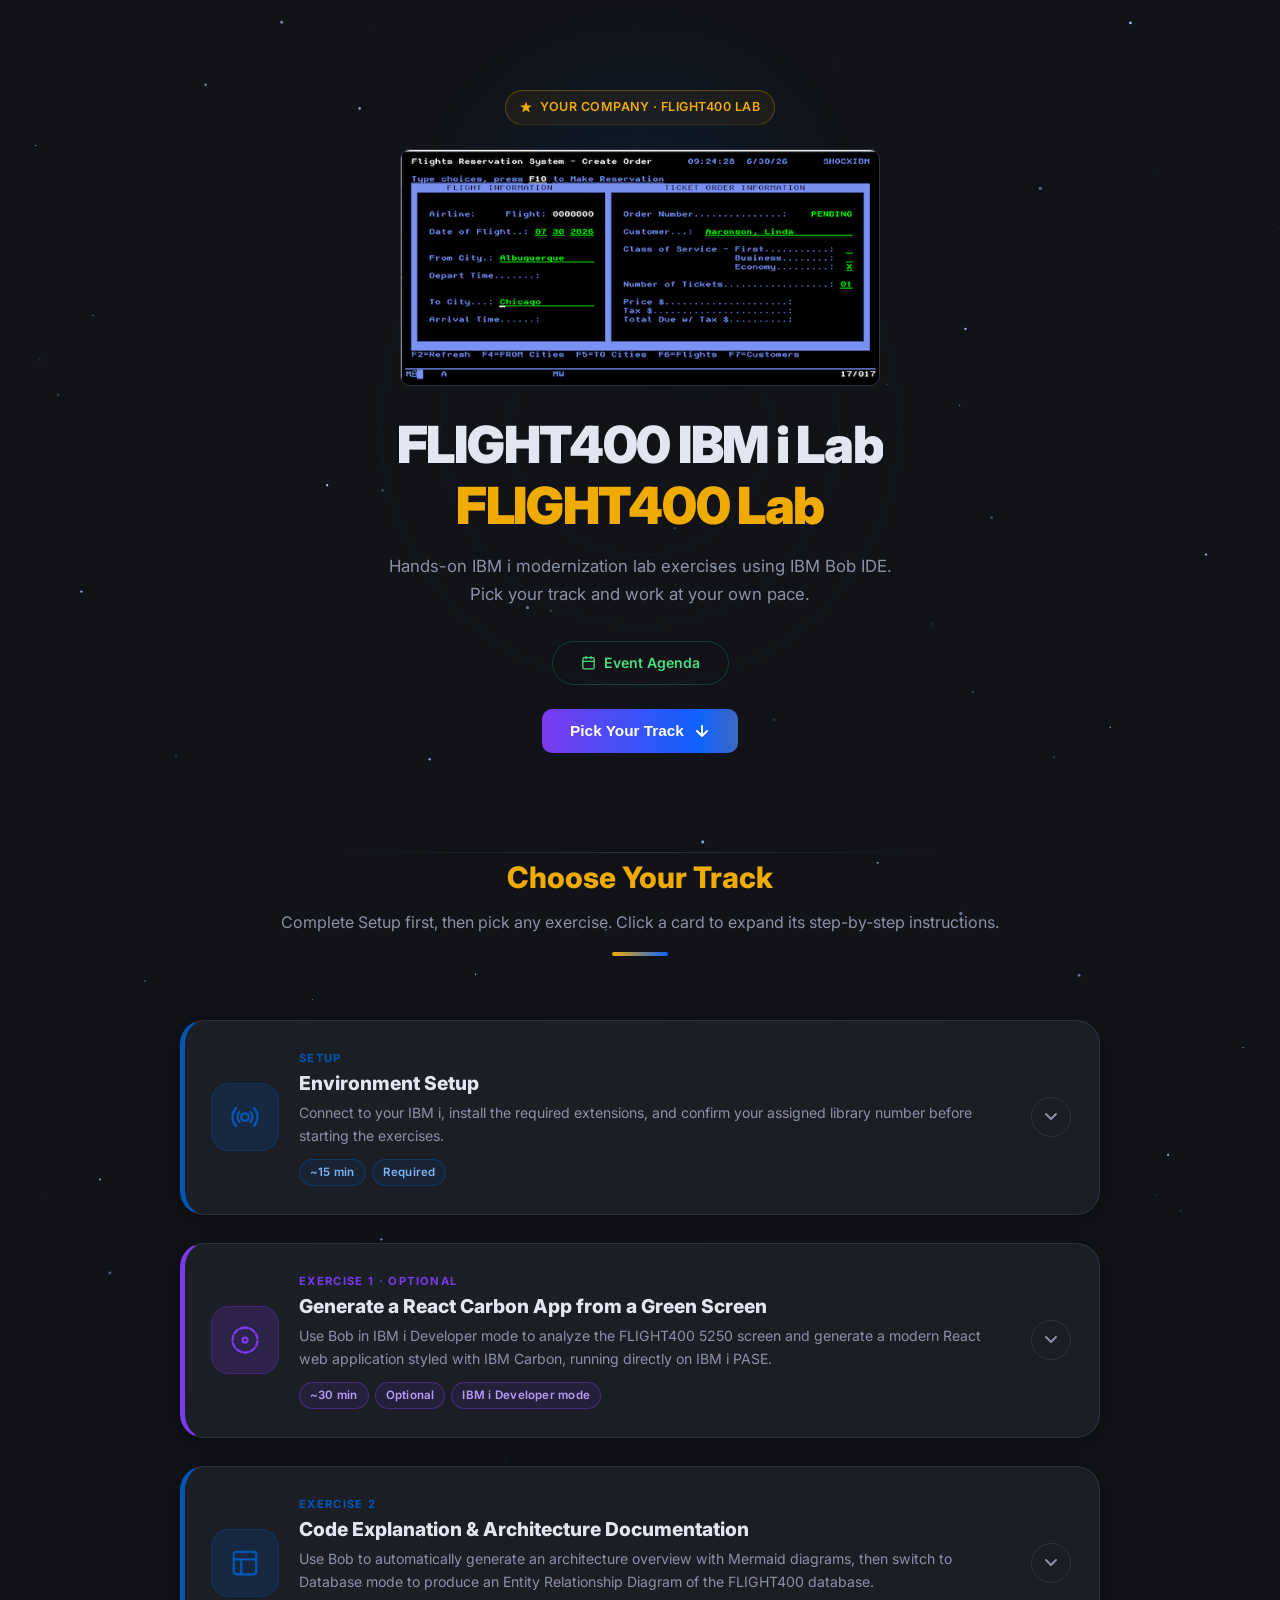
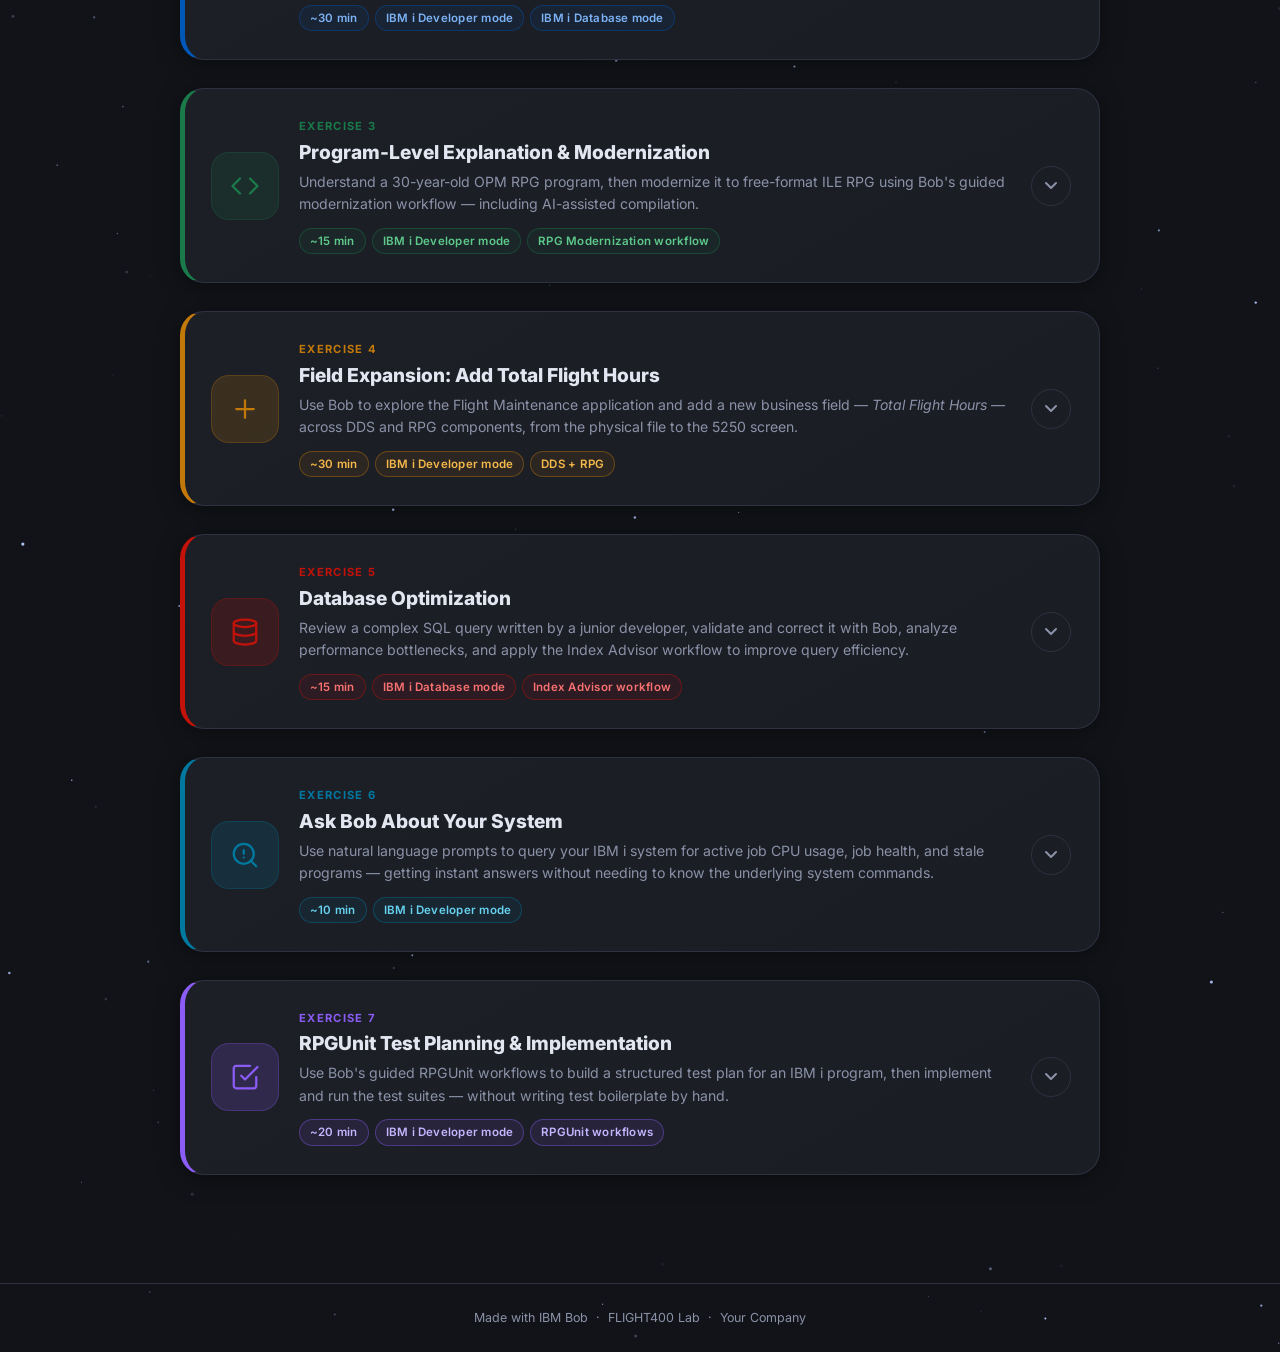
==== docs/_template/index.html @ ed628ace "started github pages" ====
<!DOCTYPE html>
<html lang="en">
<head>
<meta charset="UTF-8" />
<meta name="viewport" content="width=device-width, initial-scale=1.0" />
<title>FLIGHT400 Lab</title>
<!-- config.js is local to this subfolder — load it BEFORE <base> so its
     relative path resolves to this folder, not the parent. -->
<script src="js/config.js"></script>
<!-- base href makes all subsequent relative paths resolve from docs/,
     so shared assets (css/, js/, img/, tracks/) work from any subfolder. -->
<base href="../" />
<link rel="icon" type="image/png" href="img/bob-image.png" />
<link rel="preconnect" href="https://fonts.googleapis.com" />
<link rel="preconnect" href="https://fonts.gstatic.com" crossorigin />
<link href="https://fonts.googleapis.com/css2?family=Inter:wght@400;500;600;700;800;900&family=JetBrains+Mono:wght@400;500&display=swap" rel="stylesheet" />
<link rel="stylesheet" href="css/styles.css" />
</head>
<body>

<canvas id="stars-canvas"></canvas>

<!-- ═══ HERO ═════════════════════════════════════════════ -->
<section class="hero">
  <div class="hero-orbit"></div>
  <div class="hero-orbit"></div>
  <div class="hero-orbit"></div>
  <div class="orbit-satellite" aria-hidden="true"></div>
  <div class="hero-badge" id="hero-badge">
    <svg width="12" height="12" viewBox="0 0 12 12" fill="none" aria-hidden="true">
      <polygon points="6,0.5 7.5,4.5 12,4.5 8.5,7 9.8,11.5 6,9 2.2,11.5 3.5,7 0,4.5 4.5,4.5" fill="#F0AB00"/>
    </svg>
    <!-- Populated by config.js -->
  </div>
  <img src="img/flight400.png" alt="FLIGHT400 application screenshot" class="hero-app-screenshot" />
  <h1 id="hero-title"><!-- Populated by config.js --></h1>
  <p id="hero-subtitle">Hands-on IBM i modernization lab exercises using IBM Bob IDE. Pick your track and work at your own pace.</p>
  <div class="hero-pill-row">
    <button class="agenda-btn" id="agenda-btn" style="display:none" aria-haspopup="dialog">
      <svg width="15" height="15" viewBox="0 0 24 24" fill="none" stroke="currentColor" stroke-width="2" stroke-linecap="round" stroke-linejoin="round" aria-hidden="true">
        <rect x="3" y="4" width="18" height="18" rx="2"/><path d="M16 2v4M8 2v4M3 10h18"/>
      </svg>
      Event Agenda
    </button>
  </div>
  <button class="hero-cta" id="hero-cta-btn">
    Pick Your Track
    <svg width="16" height="16" viewBox="0 0 16 16" fill="none" aria-hidden="true">
      <path d="M8 3v10M3 8l5 5 5-5" stroke="currentColor" stroke-width="2" stroke-linecap="round" stroke-linejoin="round"/>
    </svg>
  </button>
</section>

<!-- ═══ NEW-TO-BOB MODAL ══════════════════════════════════ -->
<div class="ntb-overlay" id="ntb-overlay" role="dialog" aria-modal="true" aria-labelledby="ntb-title">
  <div class="ntb-modal">
    <button class="ntb-close" id="ntb-close" aria-label="Close">
      <svg viewBox="0 0 24 24" fill="none" stroke="currentColor" stroke-width="2.5" stroke-linecap="round" aria-hidden="true"><path d="M18 6 6 18M6 6l12 12"/></svg>
    </button>
    <div class="ntb-tabs" role="tablist">
      <button class="ntb-tab ntb-tab-active" id="ntb-tab-1" role="tab" aria-selected="true" aria-controls="ntb-panel-1" data-ntb-tab="1">
        <span class="ntb-tab-num">1</span>Install Bob
      </button>
      <button class="ntb-tab" id="ntb-tab-2" role="tab" aria-selected="false" aria-controls="ntb-panel-2" data-ntb-tab="2">
        <span class="ntb-tab-num">2</span>Open a Folder
      </button>
    </div>
    <div class="ntb-panels">
      <div class="ntb-panel ntb-panel-active" id="ntb-panel-1" role="tabpanel" aria-labelledby="ntb-tab-1">
        <h3 id="ntb-title">Get IBM Bob IDE</h3>
        <p class="ntb-subtitle">Two steps — sign up for a free trial, then download the IDE. Under two minutes.</p>
        <div class="ntb-action-cards">
          <a href="https://bob.ibm.com/trial" target="_blank" rel="noopener" class="ntb-action-card">
            <div class="ntb-action-icon icon-trial">
              <svg viewBox="0 0 24 24" fill="none" stroke="var(--ibm-blue)" stroke-width="1.8" stroke-linecap="round" stroke-linejoin="round" aria-hidden="true"><path d="M20 21v-2a4 4 0 0 0-4-4H8a4 4 0 0 0-4 4v2"/><circle cx="12" cy="7" r="4"/></svg>
            </div>
            <div class="ntb-action-text">
              <div class="ntb-action-title">Free Trial Sign-up</div>
              <div class="ntb-action-desc">Create your IBM Bob account — free to start, no credit card required.</div>
            </div>
            <div class="ntb-action-arrow"><svg viewBox="0 0 24 24" fill="none" stroke="currentColor" stroke-width="2" stroke-linecap="round" stroke-linejoin="round" aria-hidden="true"><path d="M5 12h14M12 5l7 7-7 7"/></svg></div>
          </a>
          <a href="https://bob.ibm.com/download" target="_blank" rel="noopener" class="ntb-action-card">
            <div class="ntb-action-icon icon-download">
              <svg viewBox="0 0 24 24" fill="none" stroke="#1a7a4a" stroke-width="1.8" stroke-linecap="round" stroke-linejoin="round" aria-hidden="true"><path d="M21 15v4a2 2 0 0 1-2 2H5a2 2 0 0 1-2-2v-4"/><polyline points="7 10 12 15 17 10"/><line x1="12" y1="15" x2="12" y2="3"/></svg>
            </div>
            <div class="ntb-action-text">
              <div class="ntb-action-title">Download IBM Bob IDE</div>
              <div class="ntb-action-desc">Available for macOS, Windows, and Linux.</div>
            </div>
            <div class="ntb-action-arrow"><svg viewBox="0 0 24 24" fill="none" stroke="currentColor" stroke-width="2" stroke-linecap="round" stroke-linejoin="round" aria-hidden="true"><path d="M5 12h14M12 5l7 7-7 7"/></svg></div>
          </a>
        </div>
        <button class="ntb-next-btn" id="ntb-next-btn">
          I have Bob installed — next step
          <svg viewBox="0 0 24 24" fill="none" stroke="currentColor" stroke-width="2.5" stroke-linecap="round" stroke-linejoin="round" aria-hidden="true"><path d="M5 12h14M12 5l7 7-7 7"/></svg>
        </button>
      </div>
      <div class="ntb-panel" id="ntb-panel-2" role="tabpanel" aria-labelledby="ntb-tab-2">
        <h3>Open a Folder First</h3>
        <p class="ntb-subtitle">Bob needs an open folder to write code, create files, and remember context.</p>
        <div class="ntb-section">
          <div class="ntb-row">
            <div class="ntb-icon-wrap">
              <svg viewBox="0 0 24 24" fill="none" stroke="var(--ibm-blue)" stroke-width="1.8" stroke-linecap="round" stroke-linejoin="round" aria-hidden="true"><path d="M22 19a2 2 0 0 1-2 2H4a2 2 0 0 1-2-2V5a2 2 0 0 1 2-2h5l2 3h9a2 2 0 0 1 2 2z"/></svg>
            </div>
            <div class="ntb-row-text">
              <div class="ntb-row-title">Open Folder in the Explorer panel</div>
              <div class="ntb-row-desc">In the <strong>Explorer</strong> panel (left sidebar), click <strong>Open Folder</strong>. Use a fresh, empty folder — not your home directory or Documents.</div>
            </div>
          </div>
        </div>
        <div class="ntb-screenshot-box">
          <img src="img/image.png" alt="Explorer panel showing the Open Folder button"/>
          <div class="ntb-ss-caption">VS Code Explorer — click "Open Folder" to get started</div>
        </div>
      </div>
    </div>
  </div>
</div>

<!-- ═══ AGENDA MODAL ═════════════════════════════════════ -->
<div class="agenda-overlay" id="agenda-overlay" role="dialog" aria-modal="true" aria-labelledby="agenda-title">
  <div class="agenda-modal">
    <div class="agenda-modal-header">
      <div class="agenda-modal-title-group">
        <img src="img/bob-image.png" alt="Bob" class="agenda-bob-icon" />
        <div>
          <div id="agenda-title" class="agenda-modal-title">Event Agenda</div>
          <div class="agenda-modal-sub" id="agenda-modal-sub"></div>
        </div>
      </div>
      <button class="agenda-close" id="agenda-close" aria-label="Close">
        <svg viewBox="0 0 24 24" fill="none" stroke="currentColor" stroke-width="2.5" stroke-linecap="round" aria-hidden="true"><path d="M18 6 6 18M6 6l12 12"/></svg>
      </button>
    </div>
    <div class="agenda-body" id="agenda-body"></div>
  </div>
</div>

<!-- ═══ TRACKS ════════════════════════════════════════════ -->
<section class="scroll-section" id="tracks-section">
  <div class="section-intro">
    <h2>Choose Your Track</h2>
    <p>Complete Setup first, then pick any exercise. Click a card to expand its step-by-step instructions.</p>
    <div class="divider"></div>
  </div>
  <div class="tracks-stream" id="tracks-stream"></div>
</section>

<footer id="page-footer">Made with IBM Bob &nbsp;&middot;&nbsp; FLIGHT400 Lab &nbsp;&middot;&nbsp; IBM</footer>

<!-- ═══ GLOBAL PROGRESS FOOTER ════════════════════════════ -->
<div class="global-footer" id="global-footer" aria-live="polite">
  <div class="gf-inner">
    <div class="gf-left">
      <span class="gf-track-name" id="gf-track-name">Pick a track to start</span>
      <span class="gf-step-hint"  id="gf-step-hint"></span>
    </div>
    <div class="gf-bar-wrap"><div class="gf-bar" id="gf-bar"></div></div>
    <span class="gf-count" id="gf-count"></span>
  </div>
</div>

<!-- ═══ CONFIG INIT ════════════════════════════════════════
     Reads window.FLIGHT400_CONFIG (set by js/config.js above)
     and populates the hero, agenda modal, and footer.
══════════════════════════════════════════════════════════ -->
<script>
(function () {
  var cfg = window.FLIGHT400_CONFIG || {};

  function esc(s) {
    return String(s || '').replace(/&/g,'&amp;').replace(/</g,'&lt;').replace(/>/g,'&gt;').replace(/"/g,'&quot;');
  }

  // Apply color tokens
  if (cfg.primaryColor) document.documentElement.style.setProperty('--primary',  cfg.primaryColor);
  if (cfg.accentColor)  document.documentElement.style.setProperty('--accent',   cfg.accentColor);
  if (cfg.primaryColor) document.documentElement.style.setProperty('--ibm-blue', cfg.primaryColor);

  // Hero badge
  var badge = document.getElementById('hero-badge');
  if (badge) {
    badge.insertAdjacentText('beforeend',
      esc(cfg.companyName || 'IBM Bob') + (cfg.eventName ? ' \u00b7 ' + esc(cfg.eventName) : ''));
  }

  // Hero title
  var title = document.getElementById('hero-title');
  if (title) {
    title.innerHTML =
      '<span class="word-mask"><span class="word-inner" style="--d:200ms">FLIGHT400</span></span>&#32;' +
      '<span class="word-mask"><span class="word-inner" style="--d:300ms">IBM i</span></span>&#32;' +
      '<span class="word-mask"><span class="word-inner" style="--d:400ms">Lab</span></span><br/>' +
      '<span class="word-mask"><span class="word-inner word-gold" style="--d:500ms">' +
        esc(cfg.eventName || 'Modernization Lab') + '</span></span>';
  }

  // Page title
  if (cfg.eventName) document.title = cfg.eventName + ' \u00b7 FLIGHT400 Lab';

  // Footer
  var footer = document.getElementById('page-footer');
  if (footer && cfg.companyName) {
    footer.innerHTML = 'Made with IBM Bob &nbsp;&middot;&nbsp; FLIGHT400 Lab &nbsp;&middot;&nbsp; ' + esc(cfg.companyName);
  }

  // Agenda modal
  var agendaItems = cfg.agendaItems;
  if (agendaItems && agendaItems.length) {
    var agendaBtn = document.getElementById('agenda-btn');
    if (agendaBtn) agendaBtn.style.display = '';

    var modalSub = document.getElementById('agenda-modal-sub');
    if (modalSub) {
      modalSub.textContent = [cfg.eventDate, cfg.companyName].filter(Boolean).join('  \u00b7  ');
    }

    var body = document.getElementById('agenda-body');
    if (body) {
      body.innerHTML = agendaItems.map(function (item, i) {
        var bullets = (item.bullets || []).map(function (b) {
          return '<li>' + esc(b) + '</li>';
        }).join('');
        return (
          '<div class="ag-session">' +
            '<div class="ag-session-pill ag-pill-blue">Session ' + (i + 1) + '</div>' +
            '<div class="ag-session-info">' +
              '<div class="ag-session-title">' + esc(item.title) + '</div>' +
              '<div class="ag-session-meta">' + esc(item.time) + '</div>' +
            '</div>' +
          '</div>' +
          '<div class="ag-rows"><div class="ag-row">' +
            '<div class="ag-time">' + esc(item.time) + '</div>' +
            '<div class="ag-content"><ul class="ag-list">' + bullets + '</ul></div>' +
          '</div></div>' +
          (i < agendaItems.length - 1 ? '<div class="ag-divider"></div>' : '')
        );
      }).join('');
    }

    var agendaOverlay = document.getElementById('agenda-overlay');
    if (agendaBtn && agendaOverlay) {
      agendaBtn.addEventListener('click', function () { agendaOverlay.classList.add('active'); });
      document.getElementById('agenda-close').addEventListener('click', function () { agendaOverlay.classList.remove('active'); });
      agendaOverlay.addEventListener('click', function (e) {
        if (e.target === agendaOverlay) agendaOverlay.classList.remove('active');
      });
    }
  }
})();
</script>

<!-- ═══ SHARED APP JS ══════════════════════════════════════
     Tell app.js to load tracks from the parent folder's tracks/ dir.
══════════════════════════════════════════════════════════ -->
<!-- With <base href="../"> set in <head>, track partials fetch from docs/tracks/ automatically. -->
<script>window.FLIGHT400_TRACK_PREFIX = '';</script>
<script src="js/app.js"></script>

<!-- ═══ ATTENDEE TABLE PATCH ══════════════════════════════
     If config.js provides attendeeTable[], replace the generic
     1-50 table inside the Setup partial once it is injected.
══════════════════════════════════════════════════════════ -->
<script>
(function () {
  var rows = (window.FLIGHT400_CONFIG || {}).attendeeTable;
  if (!rows || !rows.length) return;

  function patchTable() {
    var tbody = document.querySelector('#attendee-table tbody');
    if (!tbody) { requestAnimationFrame(patchTable); return; }
    tbody.innerHTML = rows.map(function (r) {
      return '<tr>' +
        '<td style="text-align:center">' + r.student + '</td>' +
        '<td><code>' + r.library + '</code></td>' +
        '<td style="text-align:center">' + r.devPort + '</td>' +
        '<td><code>' + r.reactUrl + '</code></td>' +
        '</tr>';
    }).join('');
  }

  if (document.readyState === 'loading') {
    document.addEventListener('DOMContentLoaded', patchTable);
  } else {
    patchTable();
  }
})();
</script>

</body>
</html>
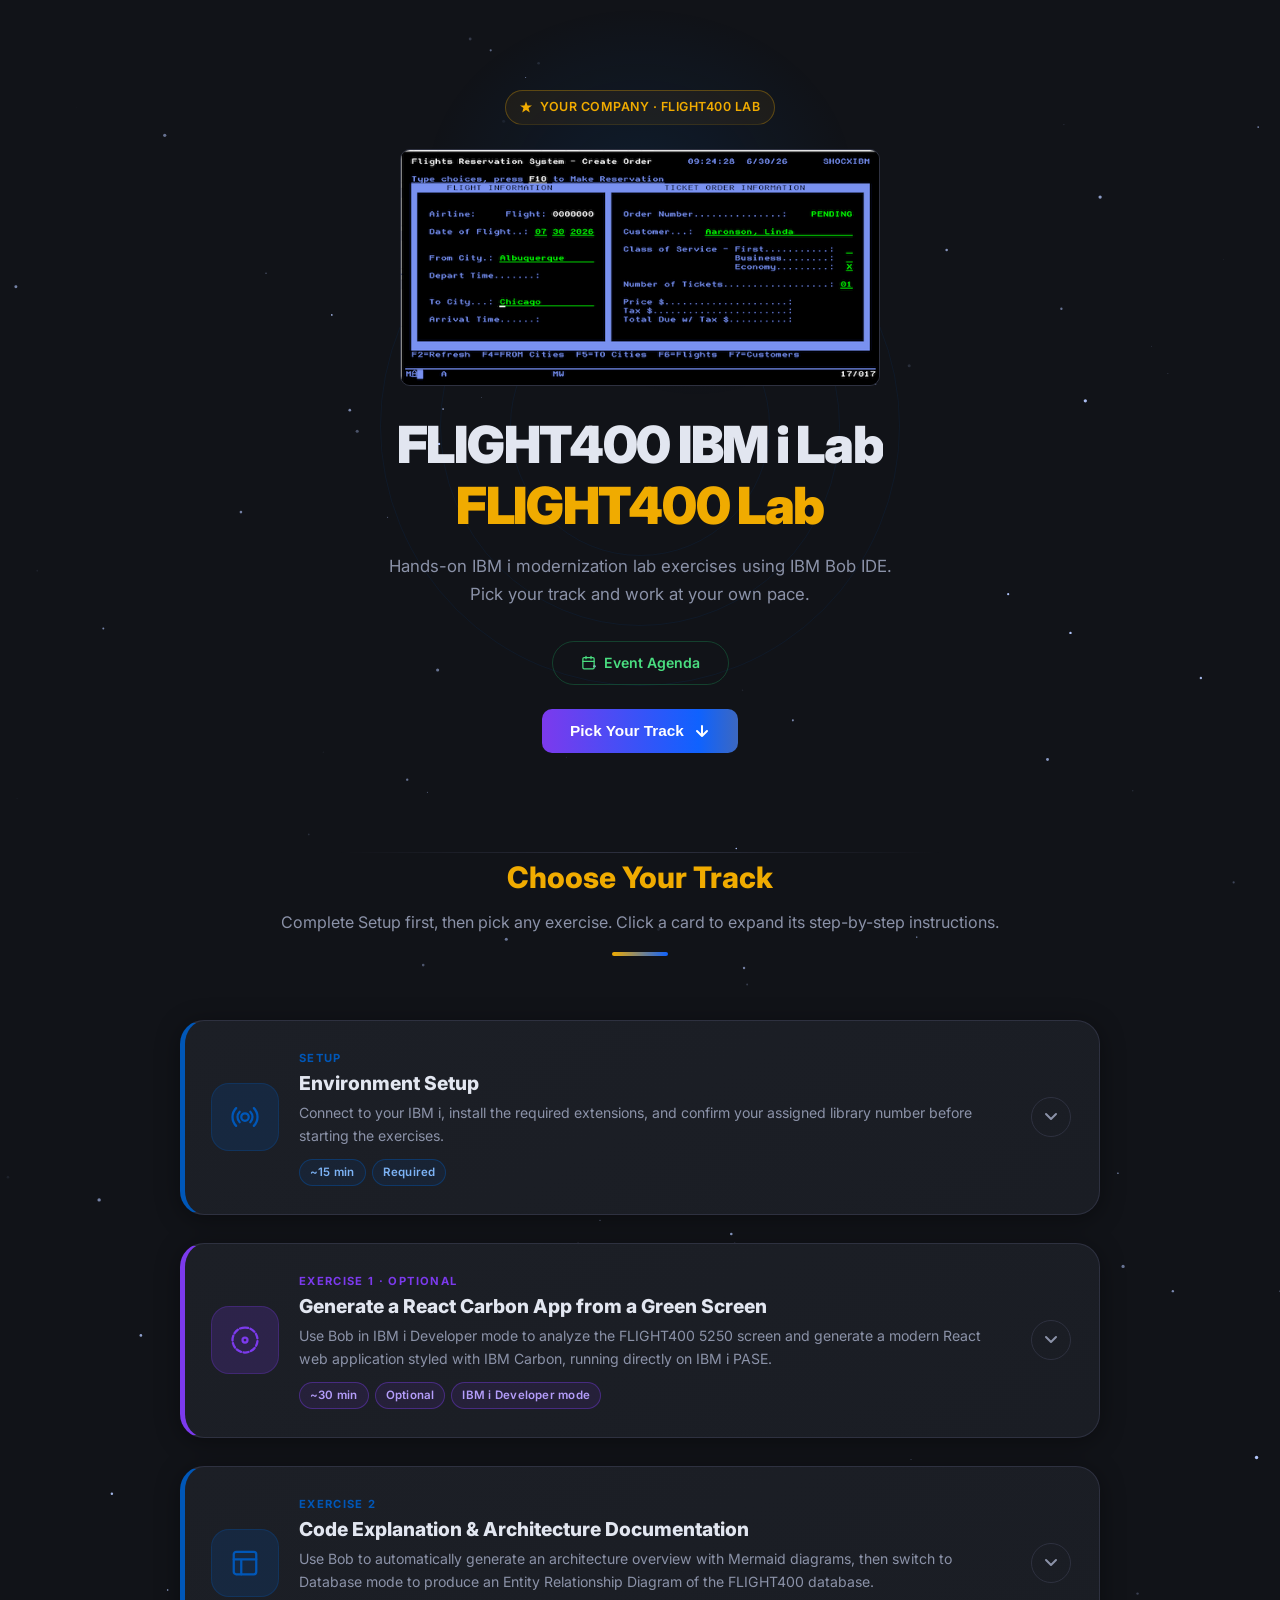
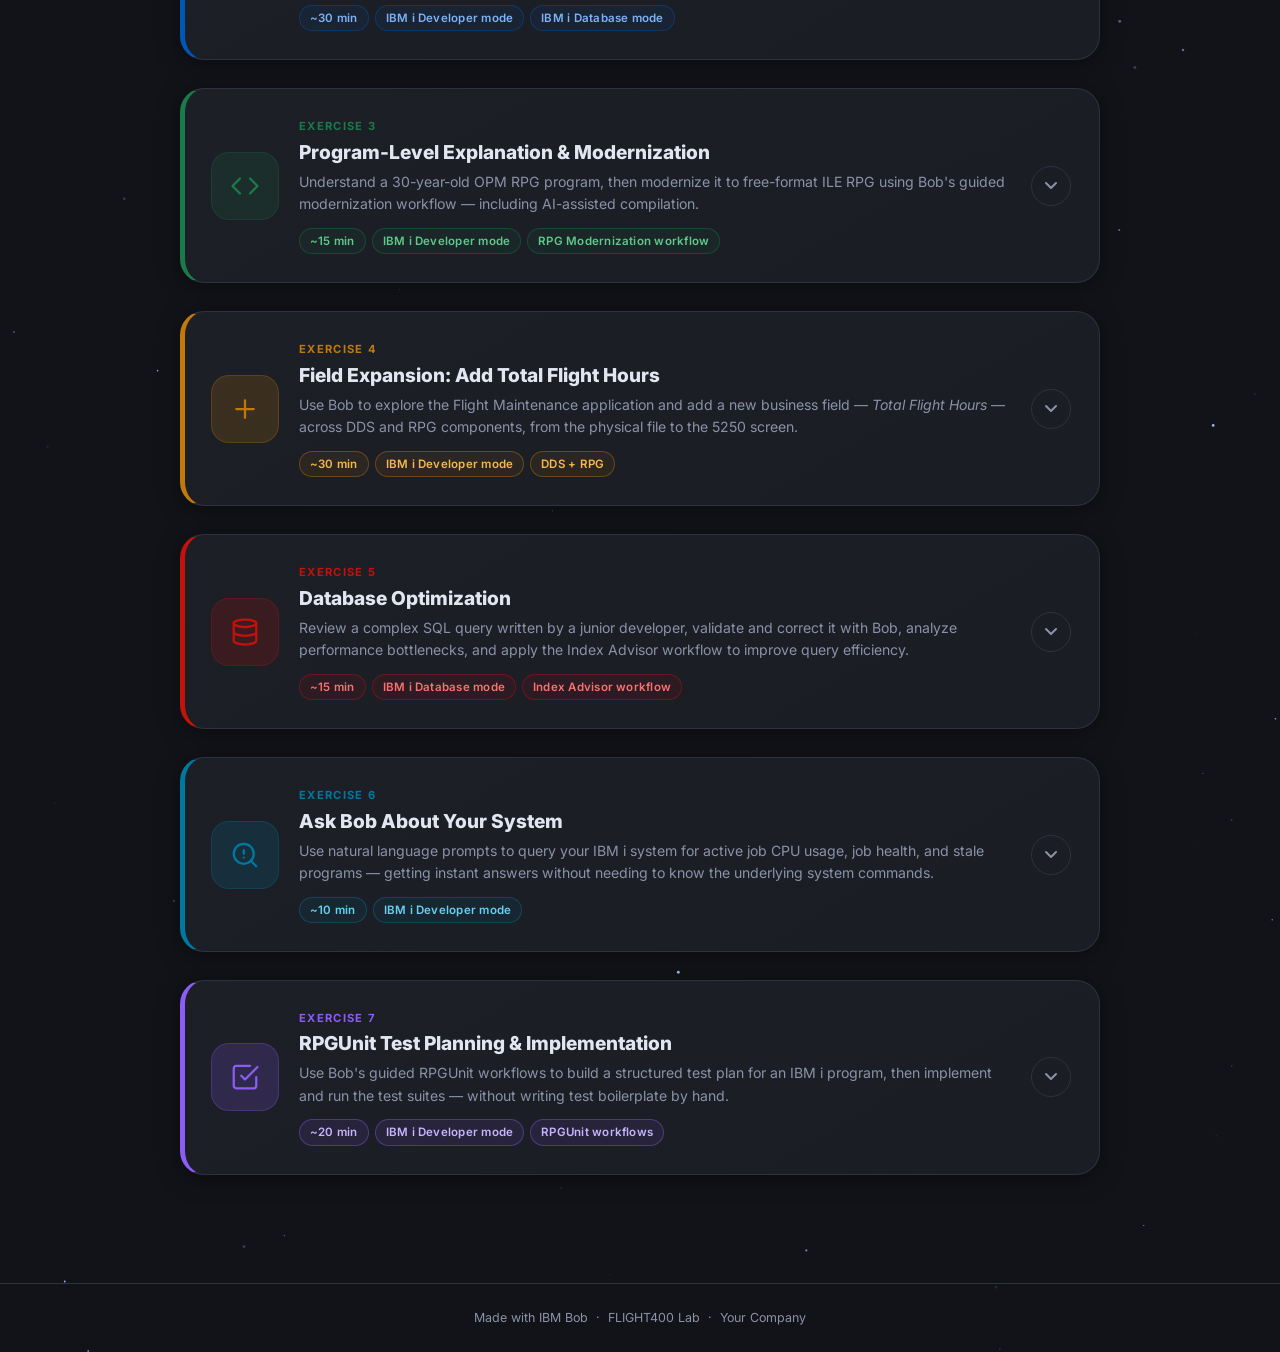
==== commit bedd64fe: "removed progress bar, fixed bug with changing libraries" ====
--- a/docs/_template/index.html
+++ b/docs/_template/index.html
@@ -150,16 +150,10 @@
 
 <footer id="page-footer">Made with IBM Bob &nbsp;&middot;&nbsp; FLIGHT400 Lab &nbsp;&middot;&nbsp; IBM</footer>
 
-<!-- ═══ GLOBAL PROGRESS FOOTER ════════════════════════════ -->
-<div class="global-footer" id="global-footer" aria-live="polite">
-  <div class="gf-inner">
-    <div class="gf-left">
-      <span class="gf-track-name" id="gf-track-name">Pick a track to start</span>
-      <span class="gf-step-hint"  id="gf-step-hint"></span>
-    </div>
-    <div class="gf-bar-wrap"><div class="gf-bar" id="gf-bar"></div></div>
-    <span class="gf-count" id="gf-count"></span>
-  </div>
+<!-- ═══ STUDENT BADGE ═════════════════════════════════════ -->
+<div class="student-badge hidden" id="gf-student-badge" aria-live="polite">
+  <div class="student-badge-name" id="student-badge-name"></div>
+  <button class="student-badge-clear" id="student-badge-clear" title="Clear selection" aria-label="Clear student selection">✕</button>
 </div>
 
 <!-- ═══ CONFIG INIT ════════════════════════════════════════
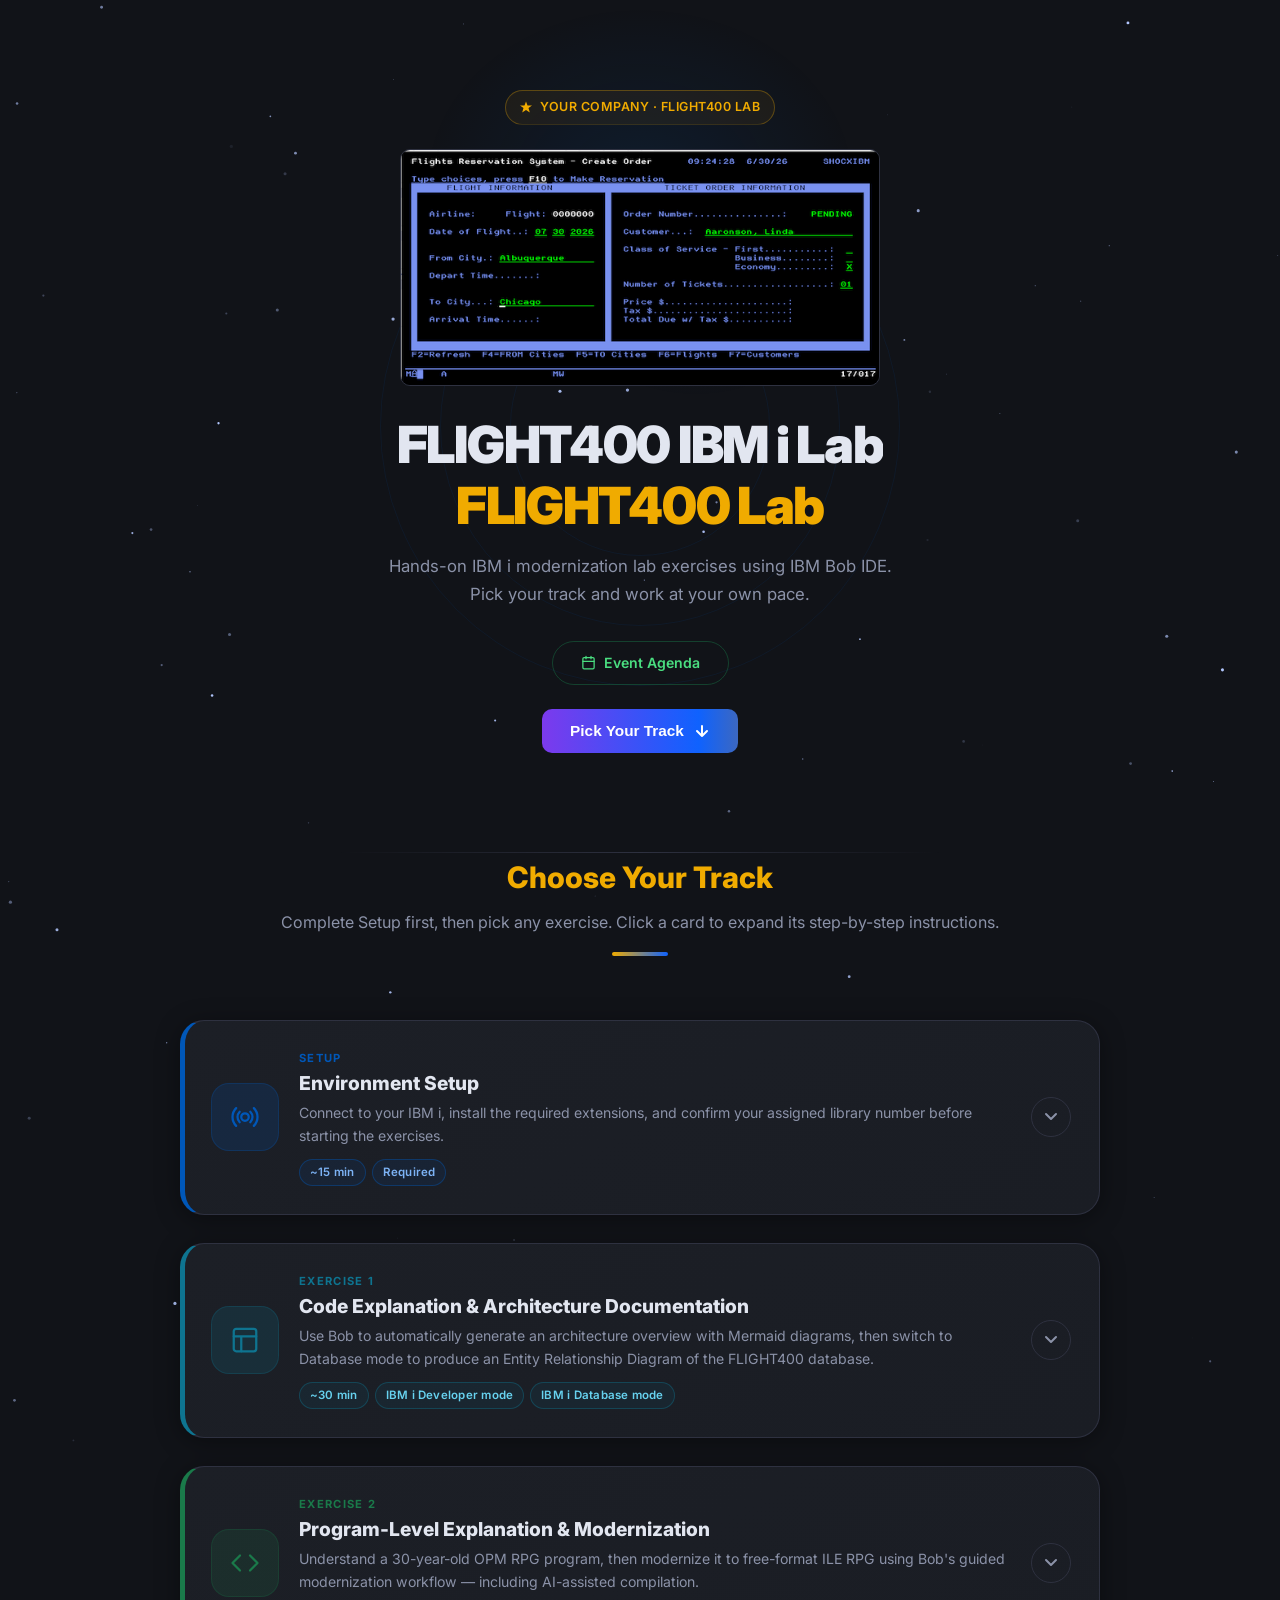
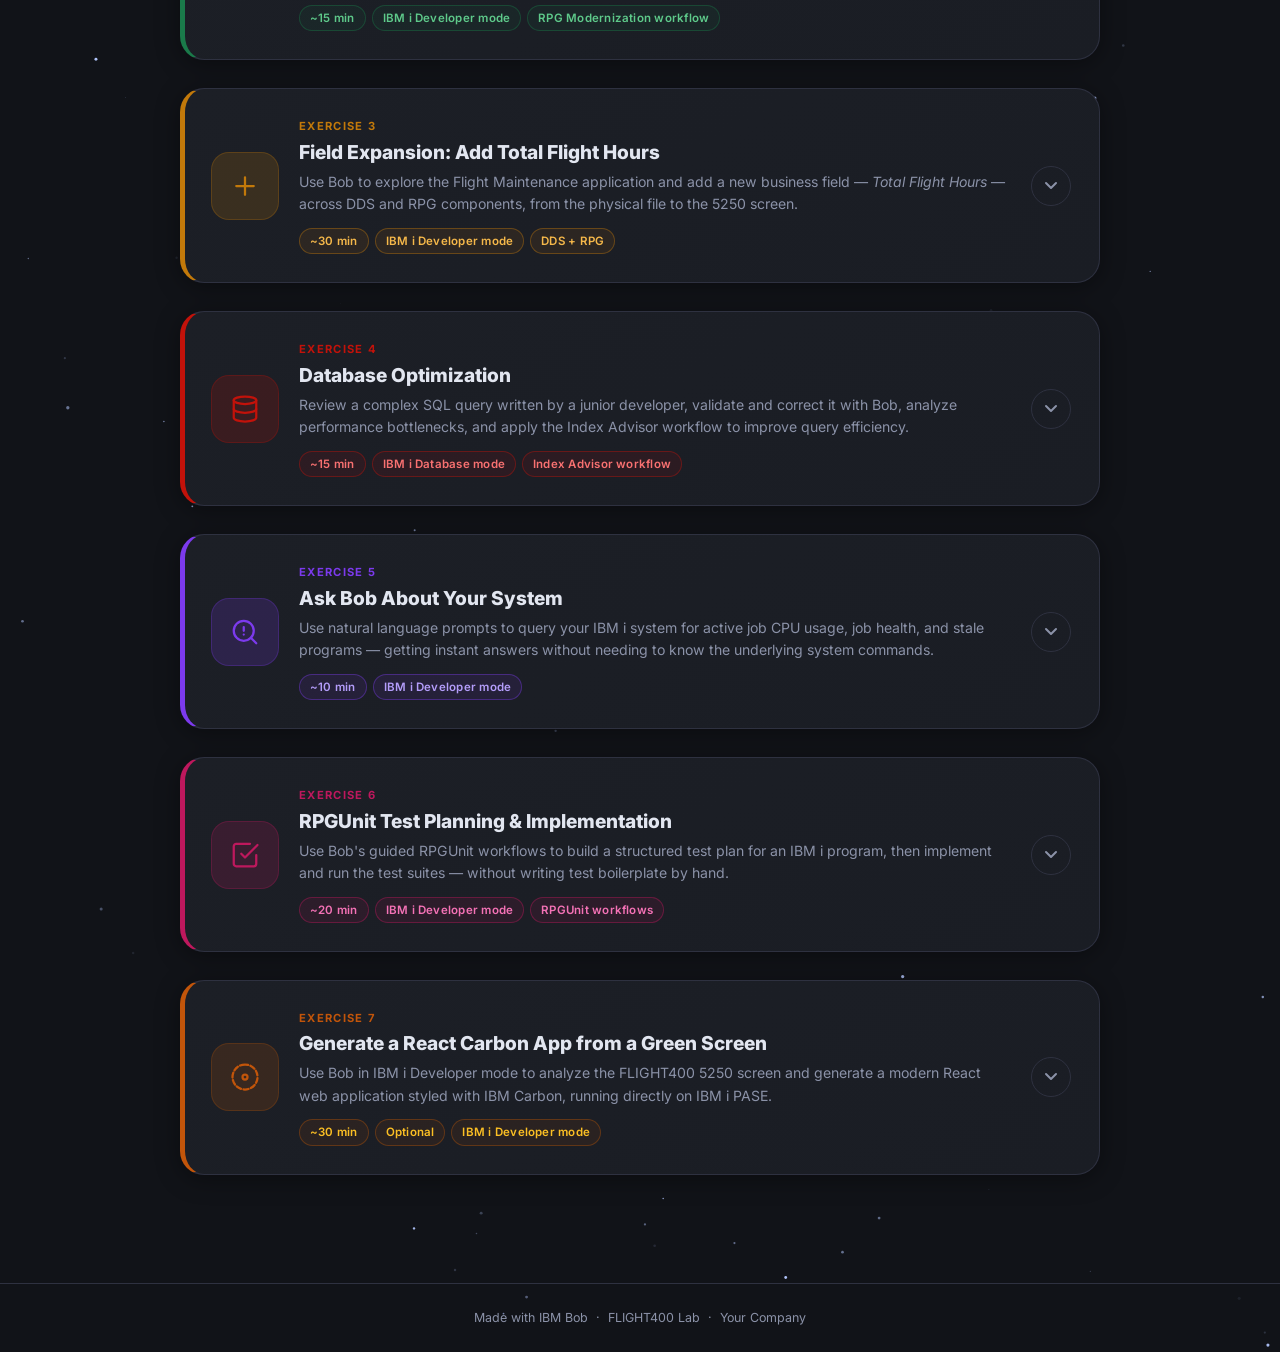
==== commit fe5ee374: "added more pictures and rearranged tracks 1->7" ====
--- a/docs/_template/index.html
+++ b/docs/_template/index.html
@@ -262,12 +262,30 @@
   var rows = (window.FLIGHT400_CONFIG || {}).attendeeTable;
   if (!rows || !rows.length) return;
 
+  var hasNames = rows.some(function (r) { return r.attendeeName; });
+
   function patchTable() {
-    var tbody = document.querySelector('#attendee-table tbody');
+    var table = document.querySelector('#attendee-table');
+    if (!table) { requestAnimationFrame(patchTable); return; }
+
+    // Inject Attendee Name column header when names are present
+    if (hasNames) {
+      var thead = table.querySelector('thead tr');
+      if (thead && !thead.querySelector('.col-name')) {
+        var th = document.createElement('th');
+        th.className = 'col-name';
+        th.textContent = 'Attendee Name';
+        thead.insertBefore(th, thead.children[1]);
+      }
+    }
+
+    var tbody = table.querySelector('tbody');
     if (!tbody) { requestAnimationFrame(patchTable); return; }
     tbody.innerHTML = rows.map(function (r) {
+      var nameCell = hasNames ? '<td>' + (r.attendeeName || '') + '</td>' : '';
       return '<tr>' +
         '<td style="text-align:center">' + r.student + '</td>' +
+        nameCell +
         '<td><code>' + r.library + '</code></td>' +
         '<td style="text-align:center">' + r.devPort + '</td>' +
         '<td><code>' + r.reactUrl + '</code></td>' +
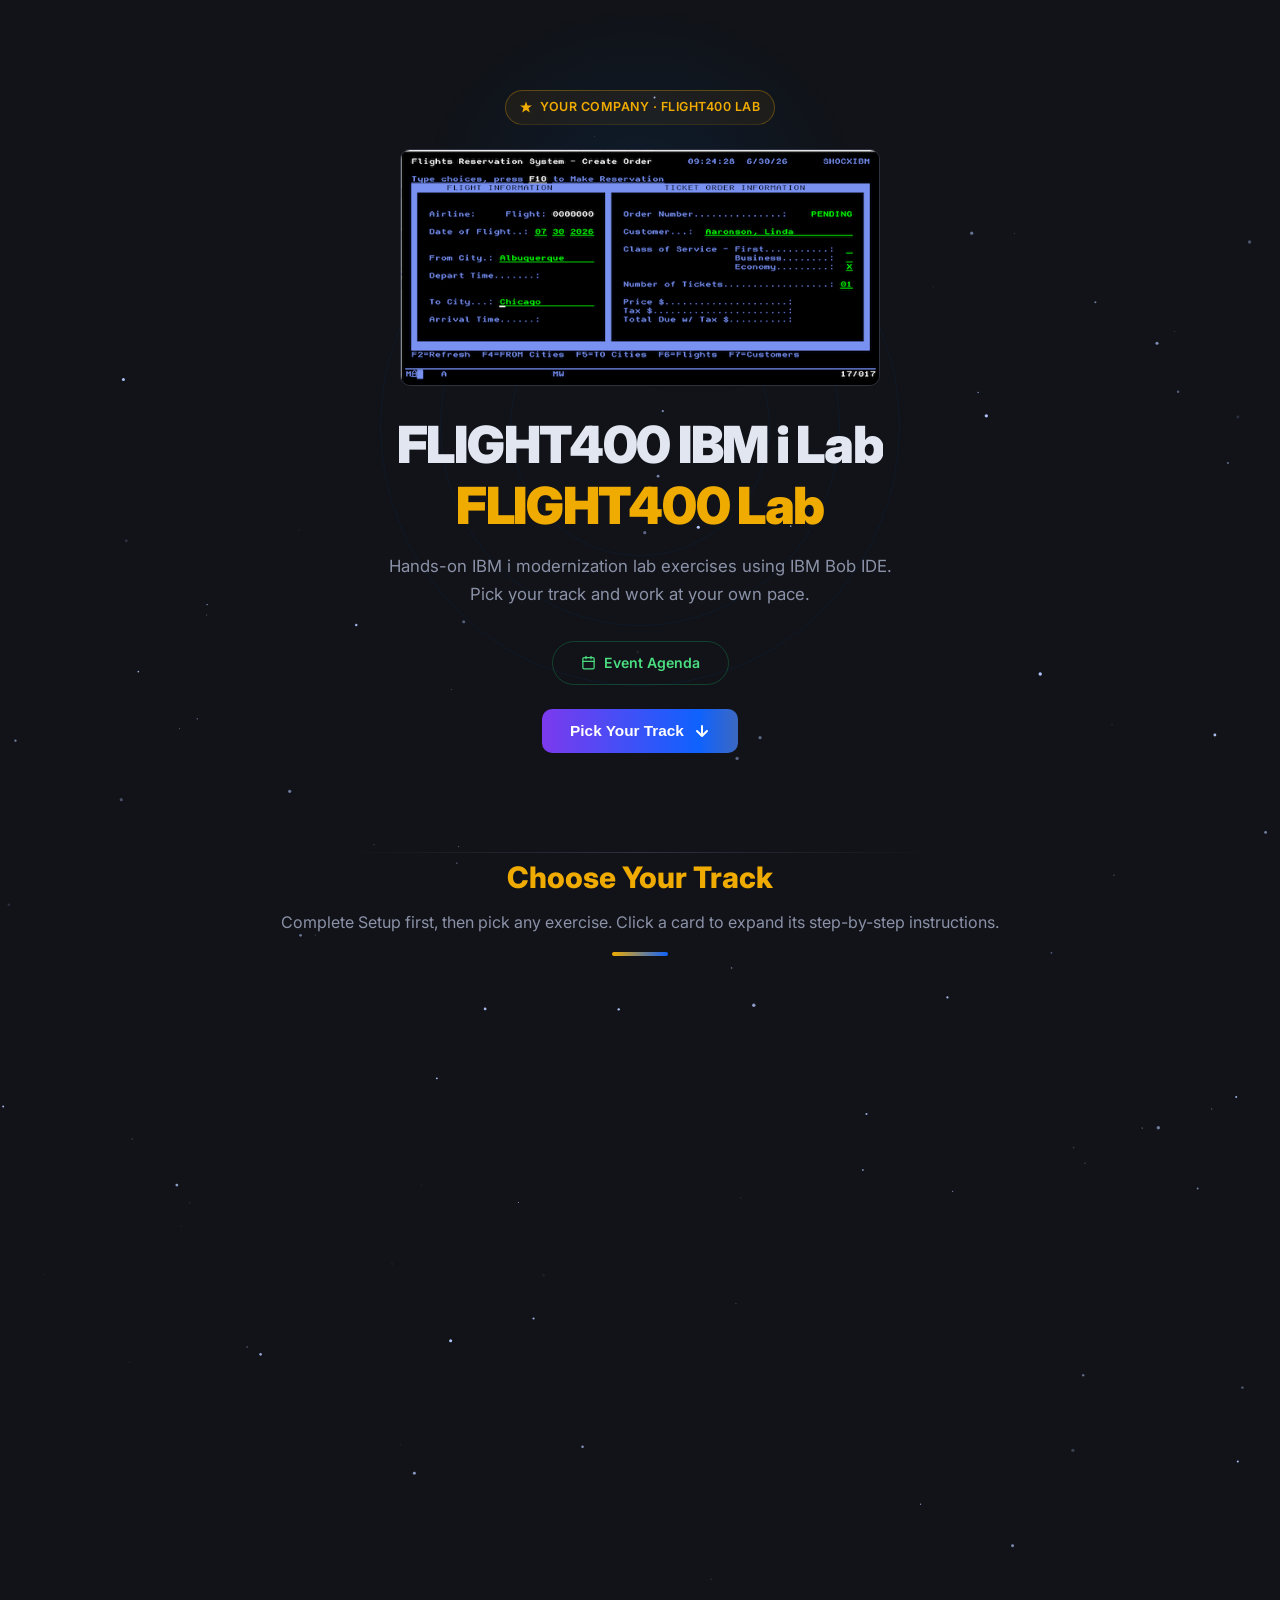
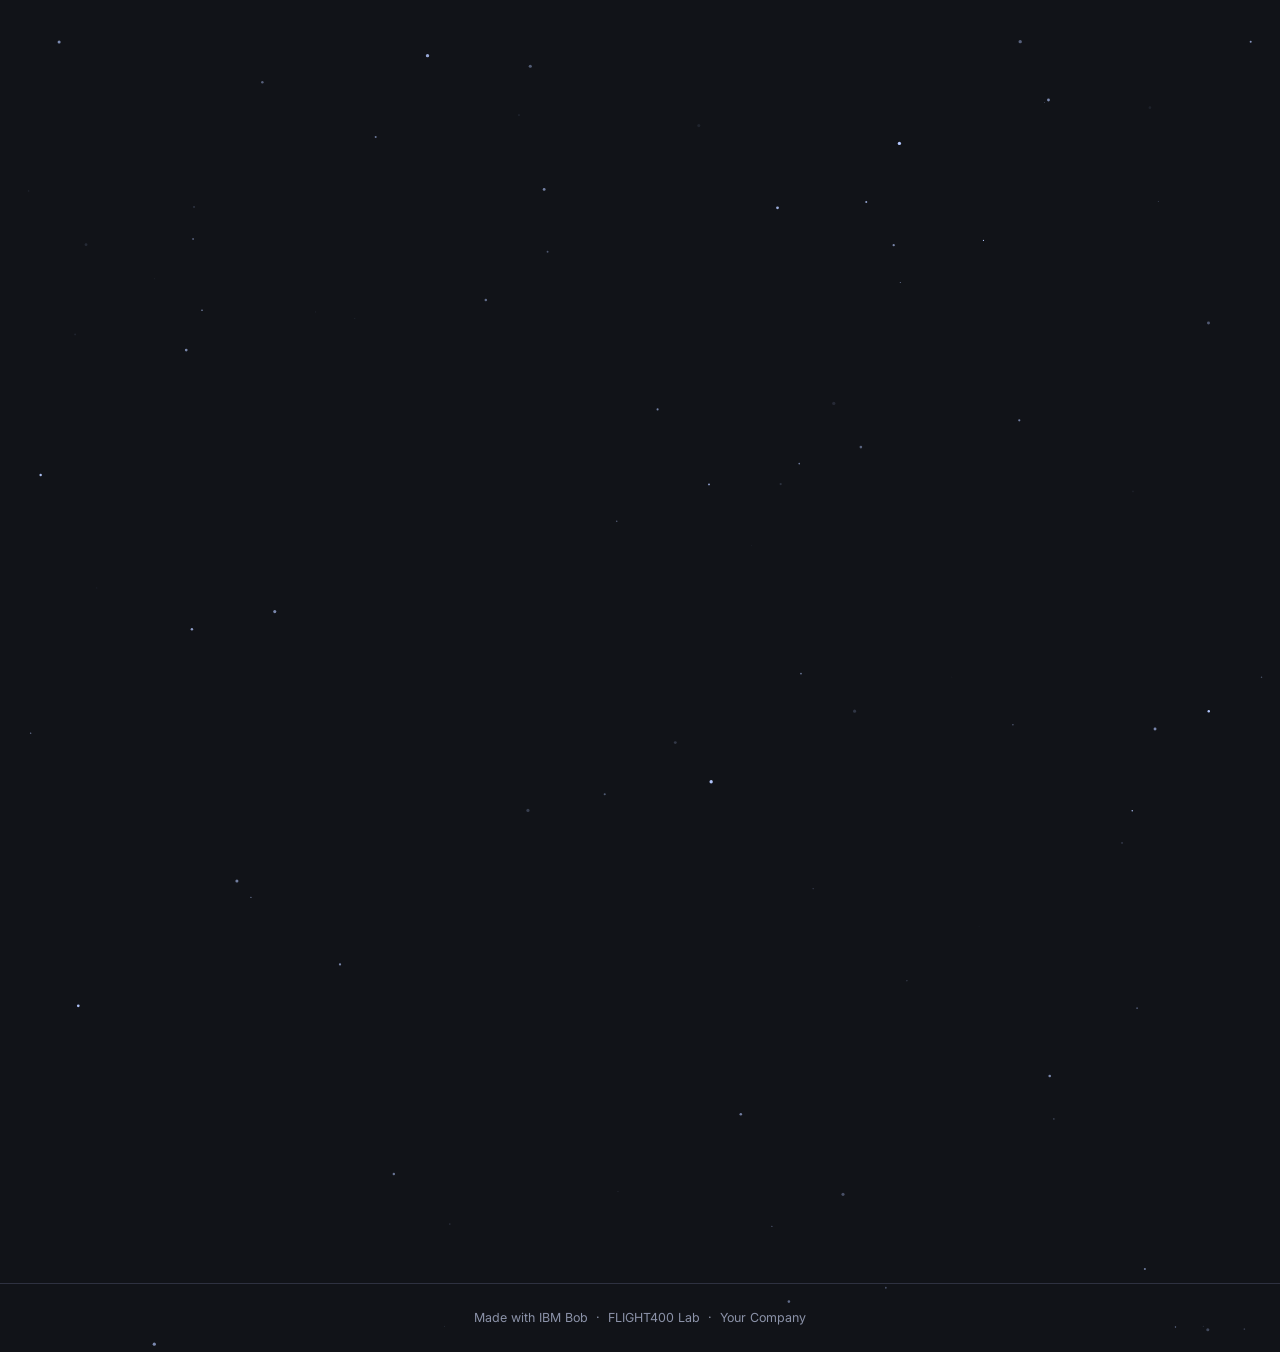
==== commit 90095b66: "Merge pull request #8 from Cameronseitz/github-pages-cameron Added github pages support for bobathon" ====
--- a/docs/_template/index.html
+++ b/docs/_template/index.html
@@ -176,8 +176,8 @@
   // Hero badge
   var badge = document.getElementById('hero-badge');
   if (badge) {
-    badge.insertAdjacentText('beforeend',
-      esc(cfg.companyName || 'IBM Bob') + (cfg.eventName ? ' \u00b7 ' + esc(cfg.eventName) : ''));
+    badge.insertAdjacentHTML('beforeend',
+      esc(cfg.companyName || 'IBM Bob') + (cfg.eventName ? ' &middot; ' + esc(cfg.eventName) : ''));
   }
 
   // Hero title
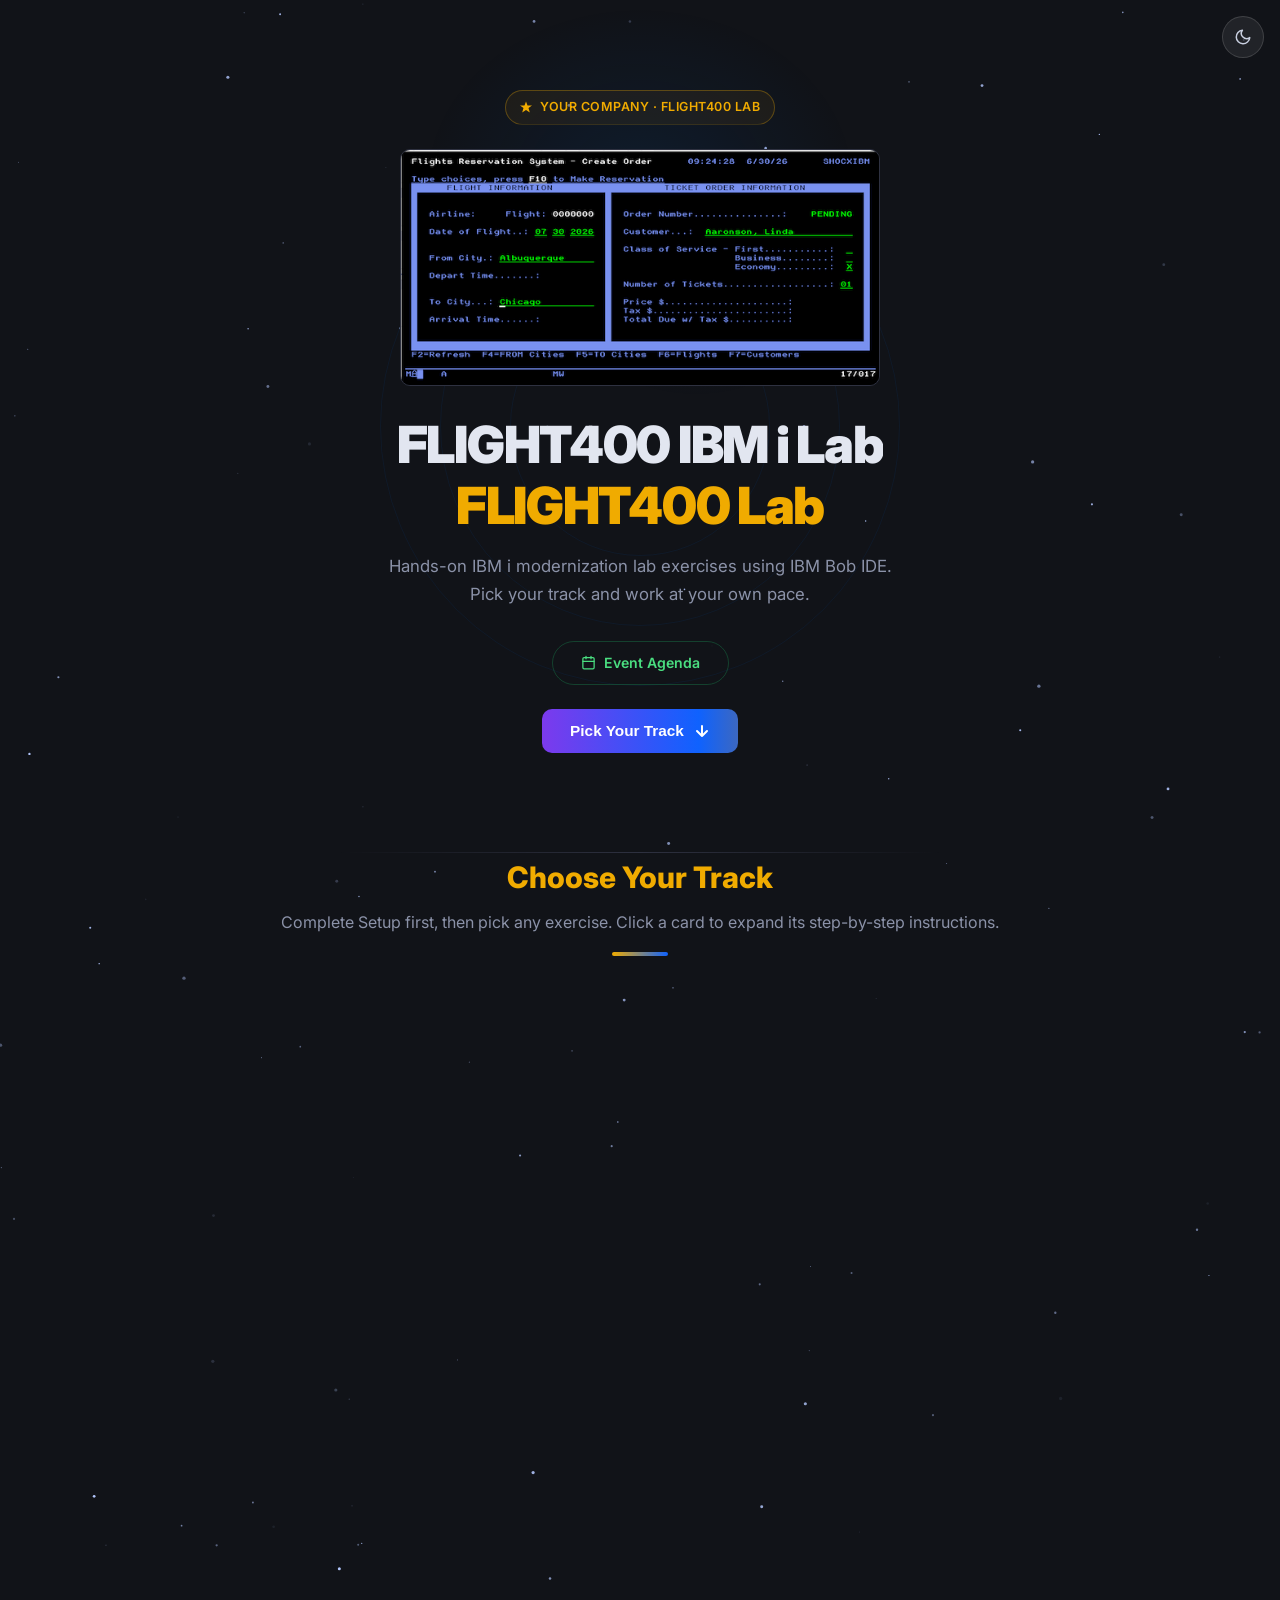
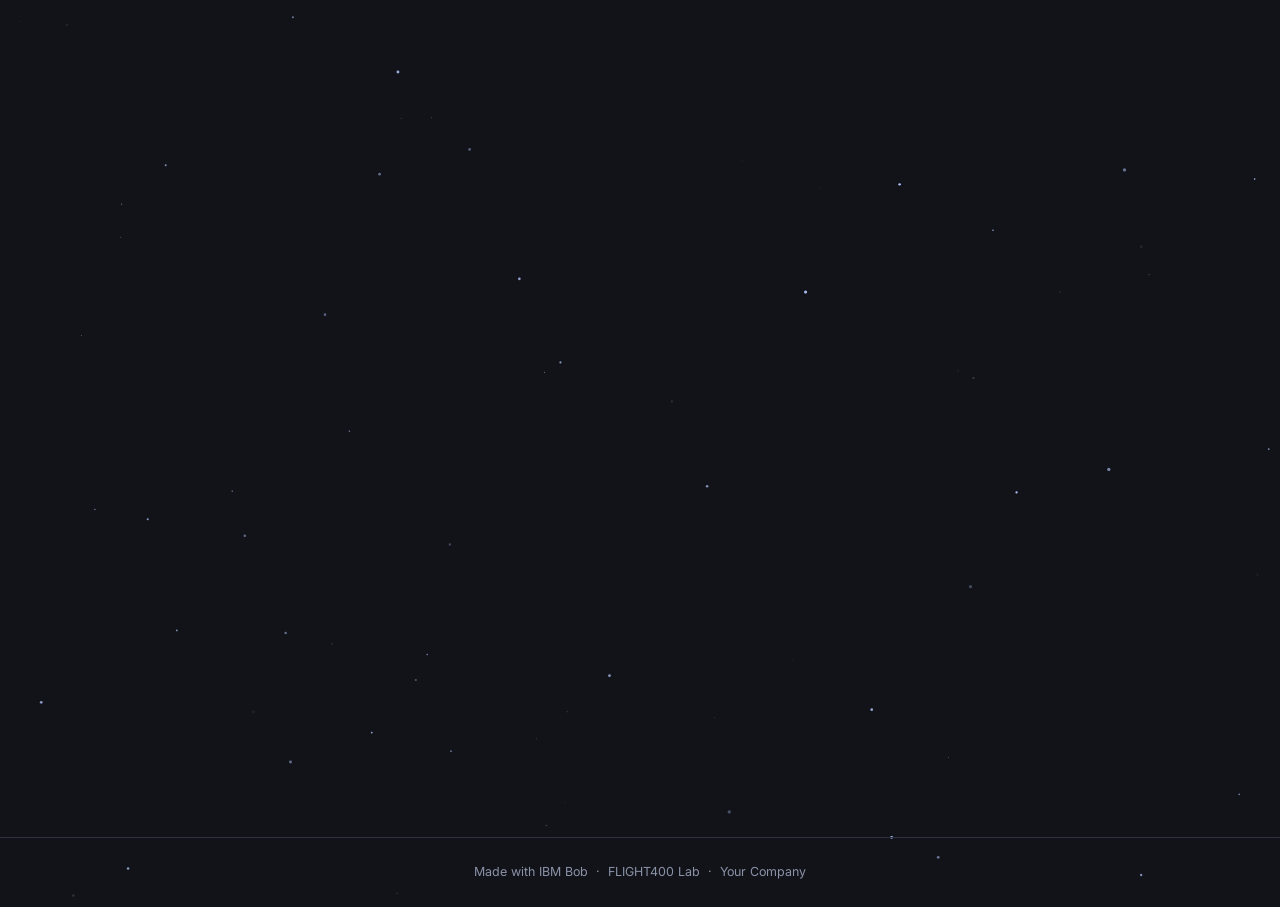
==== commit 7fd4ed4b: "Merge pull request #9 from bmarolleau/main Sync back from Benoit's" ====
--- a/docs/_template/index.html
+++ b/docs/_template/index.html
@@ -1,5 +1,5 @@
 <!DOCTYPE html>
-<html lang="en">
+<html lang="en" data-theme="dark">
 <head>
 <meta charset="UTF-8" />
 <meta name="viewport" content="width=device-width, initial-scale=1.0" />
@@ -18,6 +18,27 @@
 </head>
 <body>
 
+<!-- ═══ THEME TOGGLE — outside any overflow container ══════ -->
+<button class="theme-toggle" id="theme-toggle-btn" aria-label="Toggle light/dark mode">
+  <!-- Moon icon (shown in dark mode) -->
+  <svg class="icon-moon" viewBox="0 0 24 24" fill="none" stroke="currentColor" stroke-width="2" stroke-linecap="round" stroke-linejoin="round" aria-hidden="true">
+    <path d="M21 12.79A9 9 0 1 1 11.21 3 7 7 0 0 0 21 12.79z"/>
+  </svg>
+  <!-- Sun icon (shown in light mode) -->
+  <svg class="icon-sun" viewBox="0 0 24 24" fill="none" stroke="currentColor" stroke-width="2" stroke-linecap="round" stroke-linejoin="round" aria-hidden="true">
+    <circle cx="12" cy="12" r="5"/>
+    <line x1="12" y1="1"  x2="12" y2="3"/>
+    <line x1="12" y1="21" x2="12" y2="23"/>
+    <line x1="4.22" y1="4.22"  x2="5.64" y2="5.64"/>
+    <line x1="18.36" y1="18.36" x2="19.78" y2="19.78"/>
+    <line x1="1"  y1="12" x2="3"  y2="12"/>
+    <line x1="21" y1="12" x2="23" y2="12"/>
+    <line x1="4.22" y1="19.78" x2="5.64" y2="18.36"/>
+    <line x1="18.36" y1="5.64"  x2="19.78" y2="4.22"/>
+  </svg>
+</button>
+
+<div class="page-clip">
 <canvas id="stars-canvas"></canvas>
 
 <!-- ═══ HERO ═════════════════════════════════════════════ -->
@@ -150,6 +171,8 @@
 
 <footer id="page-footer">Made with IBM Bob &nbsp;&middot;&nbsp; FLIGHT400 Lab &nbsp;&middot;&nbsp; IBM</footer>
 
+</div><!-- /.page-clip -->
+
 <!-- ═══ STUDENT BADGE ═════════════════════════════════════ -->
 <div class="student-badge hidden" id="gf-student-badge" aria-live="polite">
   <div class="student-badge-name" id="student-badge-name"></div>
